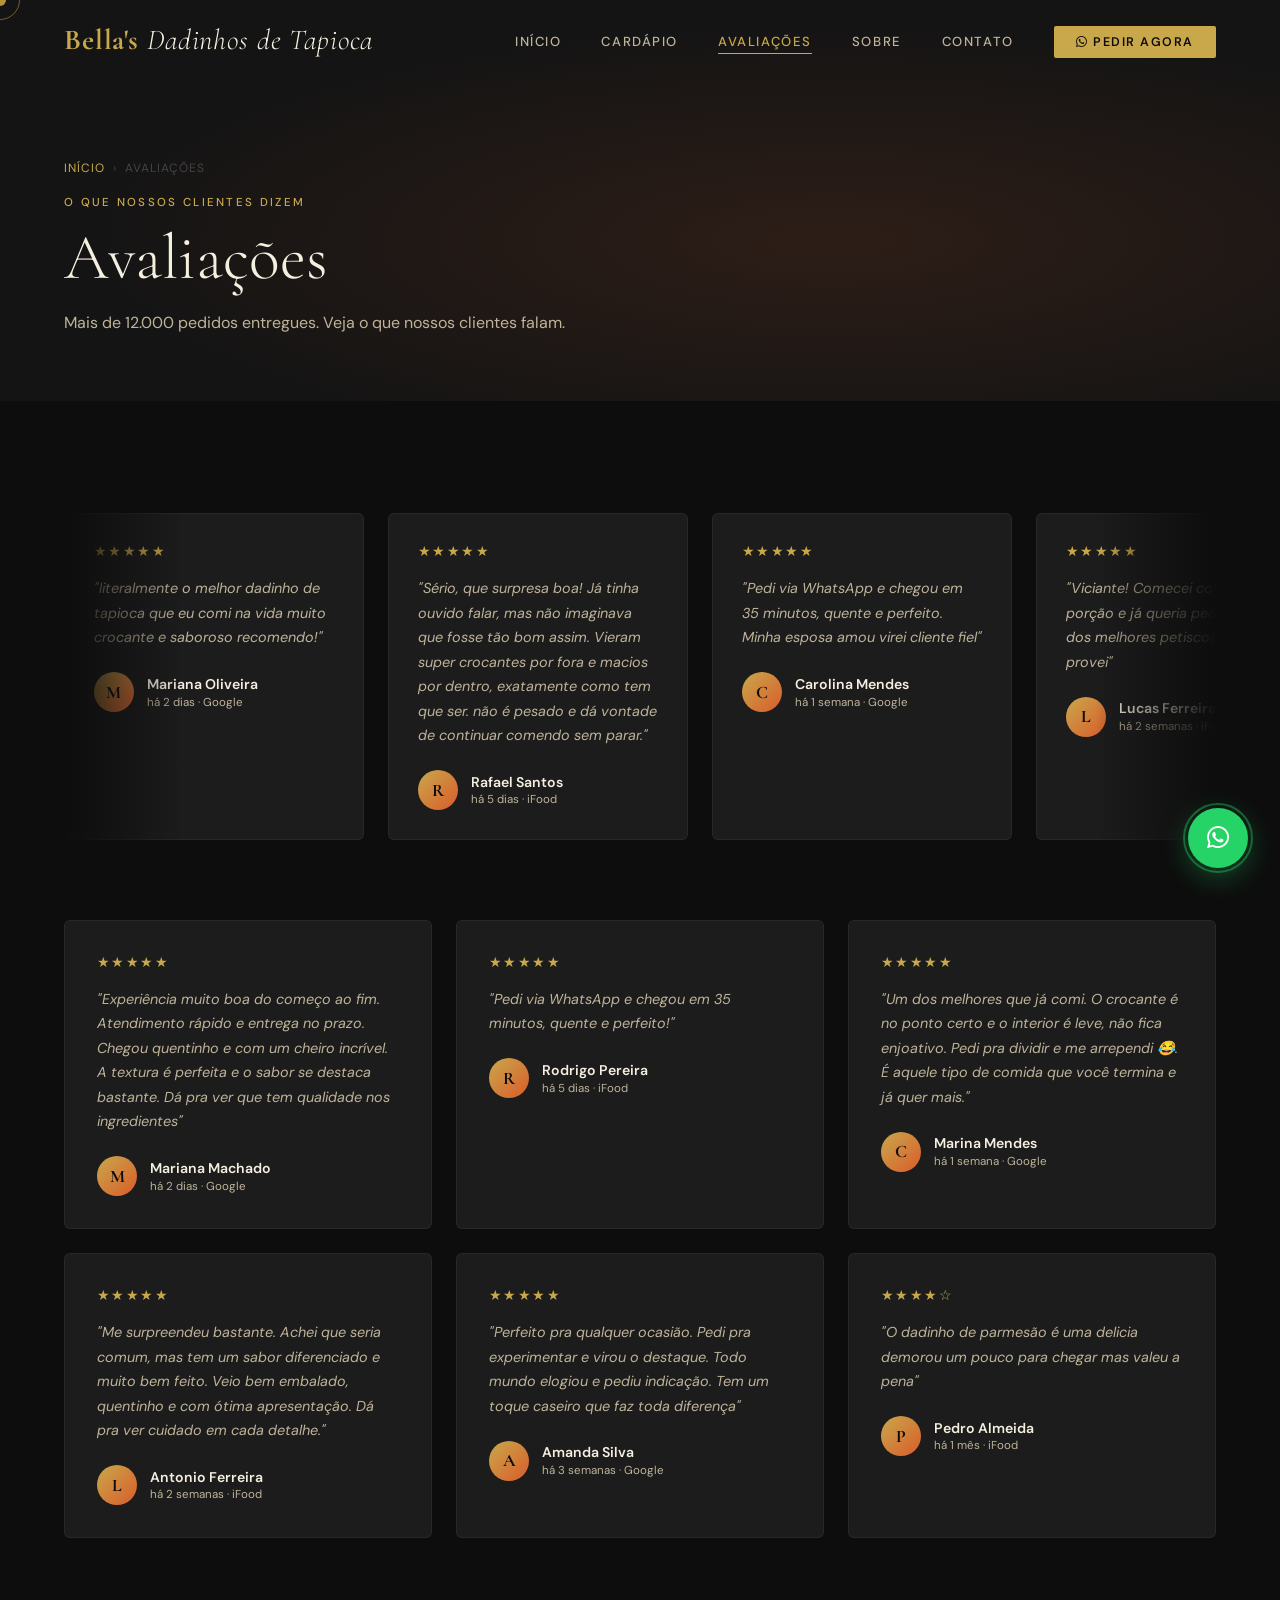
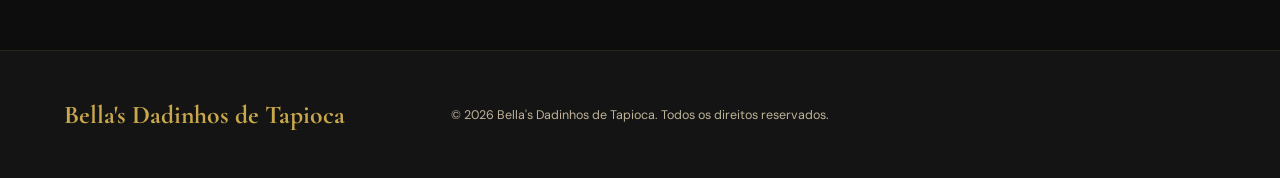
==== avaliacoes.html @ 18b0b7bc "Mudanças" ====
<!DOCTYPE html>
<html lang="pt-BR">
<head>
  <meta charset="UTF-8" />
  <meta name="viewport" content="width=device-width, initial-scale=1.0" />
  <title>Avaliações — Bella's Dadinhos de Tapioca</title>
  <meta name="description" content="Veja o que nossos clientes dizem sobre o Brasa & Alma.">
  <link rel="icon" href="img/aee7ab41-a202-4059-b85f-1e4c9bf84bc9.jpg" type="image/jpeg">
  <link rel="preconnect" href="https://fonts.googleapis.com" />
  <link rel="preconnect" href="https://fonts.gstatic.com" crossorigin />
  <link href="https://fonts.googleapis.com/css2?family=Cormorant+Garamond:ital,wght@0,300;0,400;0,600;0,700;1,300;1,400&family=DM+Sans:wght@300;400;500;600&display=swap" rel="stylesheet" />
  <link rel="stylesheet" href="https://cdnjs.cloudflare.com/ajax/libs/font-awesome/6.5.0/css/all.min.css" />
  <link rel="stylesheet" href="css/style.css" />
  <link rel="stylesheet" href="css/avaliacoes.css" />
</head>
<body>

  <div class="cursor" id="cursor"></div>
  <div class="cursor-ring" id="cursorRing"></div>

  <!-- Botão flutuante WhatsApp -->
  <div class="whatsapp-float">
    <span class="whatsapp-tooltip">Fazer pedido agora</span>
    <a href="https://wa.me/5511999999999?text=Ol%C3%A1%2C%20gostaria%20de%20fazer%20um%20pedido"
       target="_blank" class="whatsapp-btn" aria-label="Falar no WhatsApp">
      <i class="fa-brands fa-whatsapp"></i>
    </a>
  </div>
  <!-- ===== NAVBAR ===== -->
  <nav id="navbar">
    <a href="index.html" class="nav-logo">Bella's <span>Dadinhos de Tapioca</span></a>
    <ul class="nav-links">
      <li><a href="index.html">Início</a></li>
      <li><a href="cardapio.html">Cardápio</a></li>
      <li><a href="avaliacoes.html" class="active">Avaliações</a></li>
      <li><a href="sobre.html">Sobre</a></li>
      <li><a href="contato.html">Contato</a></li>
      <li>
        <a href="https://wa.me/5511999999999?text=Ol%C3%A1%2C%20gostaria%20de%20fazer%20um%20pedido"
           target="_blank" class="nav-cta">
          <i class="fa-brands fa-whatsapp"></i> Pedir Agora
        </a>
      </li>
    </ul>
    <button class="hamburger" id="hamburger" aria-label="Abrir menu">
      <span></span><span></span><span></span>
    </button>
  </nav>

  <!-- Menu Mobile -->
  <div class="mobile-menu" id="mobileMenu">
    <a href="index.html" onclick="closeMobile()">Início</a>
    <a href="cardapio.html" onclick="closeMobile()">Cardápio</a>
    <a href="avaliacoes.html" onclick="closeMobile()">Avaliações</a>
    <a href="sobre.html" onclick="closeMobile()">Sobre</a>
    <a href="contato.html" onclick="closeMobile()">Contato</a>
    <a href="https://wa.me/5511999999999?text=Ol%C3%A1%2C%20gostaria%20de%20fazer%20um%20pedido" target="_blank">
      <i class="fa-brands fa-whatsapp"></i> Fazer Pedido
    </a>
  </div>
  <!-- ===== BANNER ===== -->
  <div class="page-banner">
    <div class="page-banner-inner">
      <nav class="breadcrumb">
        <a href="index.html">Início</a><span>›</span><span>Avaliações</span>
      </nav>
      <p class="section-label fade-in">O que nossos clientes dizem</p>
      <h1 class="section-title fade-in">Avaliações </h1>
      <p class="banner-sub fade-in">Mais de 12.000 pedidos entregues. Veja o que nossos clientes falam.</p>
    </div>
  </div>

  <!-- ===== AVALIAÇÕES ===== -->
  <section id="avaliacoes">

    <!-- Carrossel infinito -->
    <div class="reviews-track-wrapper fade-in">
      <div class="reviews-track">
        <!-- Set 1 -->
        <div class="review-card">
          <div class="review-stars">★★★★★</div>
          <p class="review-text">"literalmente o melhor dadinho de tapioca que eu comi na vida muito crocante e saboroso recomendo!"</p>
          <div class="review-author"><div class="review-avatar">M</div>
            <div><div class="review-name">Mariana Oliveira</div><div class="review-date">há 2 dias · Google</div></div>
          </div>
        </div>
        <div class="review-card">
          <div class="review-stars">★★★★★</div>
          <p class="review-text">"Sério, que surpresa boa! Já tinha ouvido falar, mas não imaginava que fosse tão bom assim. Vieram super crocantes por fora e macios por dentro, exatamente como tem que ser. não é pesado e dá vontade de continuar comendo sem parar."</p>
          <div class="review-author"><div class="review-avatar">R</div>
            <div><div class="review-name">Rafael Santos</div><div class="review-date">há 5 dias · iFood</div></div>
          </div>
        </div>
        <div class="review-card">
          <div class="review-stars">★★★★★</div>
          <p class="review-text">"Pedi via WhatsApp e chegou em 35 minutos, quente e perfeito. Minha esposa amou virei cliente fiel"</p>
          <div class="review-author"><div class="review-avatar">C</div>
            <div><div class="review-name">Carolina Mendes</div><div class="review-date">há 1 semana · Google</div></div>
          </div>
        </div>
        <div class="review-card">
          <div class="review-stars">★★★★★</div>
          <p class="review-text">"Viciante! Comecei com uma porção e já queria pedir outra. Um dos melhores petiscos que já provei"</p>
          <div class="review-author"><div class="review-avatar">L</div>
            <div><div class="review-name">Lucas Ferreira</div><div class="review-date">há 2 semanas · iFood</div></div>
          </div>
        </div>
        <div class="review-card">
          <div class="review-stars">★★★★★</div>
          <p class="review-text">"Experiência incrível! Dá vontade de indicar pra todo mundo. Com certeza vou pedir de novo."</p>
          <div class="review-author"><div class="review-avatar">A</div>
            <div><div class="review-name">Amanda Costa</div><div class="review-date">há 3 semanas · Google</div></div>
          </div>
        </div>
        <div class="review-card">
          <div class="review-stars">★★★★☆</div>
          <p class="review-text">"O dadinho de parmesão é uma delicia demorou um pouco para chegar mas valeu apena"</p>
          <div class="review-author"><div class="review-avatar">P</div>
            <div><div class="review-name">Pedro Almeida</div><div class="review-date">há 1 mês · iFood</div></div>
          </div>
        </div>
        <!-- Set 2 (duplicado p/ scroll infinito) -->
        <div class="review-card">
          <div class="review-stars">★★★★★</div>
          <p class="review-text">"literalmente o melhor dadinho de tapioca que eu comi na vida muito crocante e saboroso recomendo demais principalmente o de parmesão!"</p>
          <div class="review-author"><div class="review-avatar">M</div>
            <div><div class="review-name">Mariana Oliveira</div><div class="review-date">há 2 dias · Google</div></div>
          </div>
        </div>
        <div class="review-card">
          <div class="review-stars">★★★★★</div>
          <p class="review-text">"Pedi via WhatsApp e chegou em 35 minutos, quente e perfeito. Minha esposa amou virei cliente fiel"</p>
          <div class="review-author"><div class="review-avatar">R</div>
            <div><div class="review-name">Rafael Santos</div><div class="review-date">há 5 dias · iFood</div></div>
          </div>
        </div>
        <div class="review-card">
          <div class="review-stars">★★★★★</div>
          <p class="review-text">"Sério, que surpresa boa! Já tinha ouvido falar, mas não imaginava que fosse tão bom assim. Vieram super crocantes por fora e macios por dentro, exatamente como tem que ser. não é pesado e dá vontade de continuar comendo sem parar."</p>
          <div class="review-author"><div class="review-avatar">C</div>
            <div><div class="review-name">Carolina Mendes</div><div class="review-date">há 1 semana · Google</div></div>
          </div>
        </div>
        <div class="review-card">
          <div class="review-stars">★★★★★</div>
          <p class="review-text">"Pedido pelo WhatsApp foi super rápido e o atendimento foi maravilhoso. Nota 10!"</p>
          <div class="review-author"><div class="review-avatar">L</div>
            <div><div class="review-name">Lucas Ferreira</div><div class="review-date">há 2 semanas · iFood</div></div>
          </div>
        </div>
        <div class="review-card">
          <div class="review-stars">★★★★★</div>
          <p class="review-text">"Experiência incrível! Dá vontade de indicar pra todo mundo. Com certeza vou pedir de novo."</p>
          <div class="review-author"><div class="review-avatar">A</div>
            <div><div class="review-name">Amanda Costa</div><div class="review-date">há 3 semanas · Google</div></div>
          </div>
        </div>
        <div class="review-card">
          <div class="review-stars">★★★★☆</div>
          <p class="review-text">"O dadinho de parmesão é uma delicia demorou um pouco para chegar mas valeu a pena"</p>
          <div class="review-author"><div class="review-avatar">P</div>
            <div><div class="review-name">Pedro Almeida</div><div class="review-date">há 1 mês · iFood</div></div>
          </div>
        </div>
      </div>
    </div>

    <!-- Grid fixo de cards -->
    <div class="reviews-grid">
      <div class="review-card-full fade-in">
        <div class="review-stars">★★★★★</div>
        <p class="review-text">"Experiência muito boa do começo ao fim. Atendimento rápido e entrega no prazo. Chegou quentinho e com um cheiro incrível. A textura é perfeita e o sabor se destaca bastante. Dá pra ver que tem qualidade nos ingredientes"</p>
        <div class="review-author"><div class="review-avatar">M</div>
          <div><div class="review-name">Mariana Machado</div><div class="review-date">há 2 dias · Google</div></div>
        </div>
      </div>
      <div class="review-card-full fade-in fade-in-delay-1">
        <div class="review-stars">★★★★★</div>
        <p class="review-text">"Pedi via WhatsApp e chegou em 35 minutos, quente e perfeito!"</p>
        <div class="review-author"><div class="review-avatar">R</div>
          <div><div class="review-name">Rodrigo Pereira</div><div class="review-date">há 5 dias · iFood</div></div>
        </div>
      </div>
      <div class="review-card-full fade-in fade-in-delay-2">
        <div class="review-stars">★★★★★</div>
        <p class="review-text">"Um dos melhores que já comi. O crocante é no ponto certo e o interior é leve, não fica enjoativo. Pedi pra dividir e me arrependi 😂. É aquele tipo de comida que você termina e já quer mais."</p>
        <div class="review-author"><div class="review-avatar">C</div>
          <div><div class="review-name">Marina Mendes</div><div class="review-date">há 1 semana · Google</div></div>
        </div>
      </div>
      <div class="review-card-full fade-in">
        <div class="review-stars">★★★★★</div>
        <p class="review-text">"Me surpreendeu bastante. Achei que seria comum, mas tem um sabor diferenciado e muito bem feito. Veio bem embalado, quentinho e com ótima apresentação. Dá pra ver cuidado em cada detalhe."</p>
        <div class="review-author"><div class="review-avatar">L</div>
          <div><div class="review-name">Antonio Ferreira</div><div class="review-date">há 2 semanas · iFood</div></div>
        </div>
      </div>
      <div class="review-card-full fade-in fade-in-delay-1">
        <div class="review-stars">★★★★★</div>
        <p class="review-text">"Perfeito pra qualquer ocasião. Pedi pra experimentar e virou o destaque. Todo mundo elogiou e pediu indicação. Tem um toque caseiro que faz toda diferença"</p>
        <div class="review-author"><div class="review-avatar">A</div>
          <div><div class="review-name">Amanda Silva</div><div class="review-date">há 3 semanas · Google</div></div>
        </div>
      </div>
      <div class="review-card-full fade-in fade-in-delay-2">
        <div class="review-stars">★★★★☆</div>
        <p class="review-text">"O dadinho de parmesão é uma delicia demorou um pouco para chegar mas valeu a pena"</p>
        <div class="review-author"><div class="review-avatar">P</div>
          <div><div class="review-name">Pedro Almeida</div><div class="review-date">há 1 mês · iFood</div></div>
        </div>
      </div>
    </div>
  </section>

  <!-- ===== FOOTER ===== -->
  <footer>
    <div class="footer-inner">
      <div class="footer-logo">Bella's Dadinhos de Tapioca<span> </span></div>
      <p class="footer-copy">© 2026 Bella's Dadinhos de Tapioca. Todos os direitos reservados.</p>
      
    </div>
  </footer>

  <script src="js/main.js"></script>
</body>
</html>
---- css/style.css ----
/* ============================================================
   style.css — Estilos Globais · Brasa & Alma
   Navbar, footer, botões, cards, utilitários, animações
   ============================================================ */

/* ===========================
   VARIÁVEIS
=========================== */
:root {
  --gold:         #C9A84C;
  --gold-light:   #E8C97A;
  --ember:        #D95C2A;
  --dark:         #0D0D0D;
  --dark-2:       #141414;
  --dark-3:       #1C1C1C;
  --dark-4:       #252525;
  --cream:        #F5EFE0;
  --cream-dim:    #BFB49A;
  --white:        #FFFFFF;
  --font-display: 'Cormorant Garamond', serif;
  --font-body:    'DM Sans', sans-serif;
  --nav-h:        80px;
  --transition:   0.4s cubic-bezier(0.25, 0.46, 0.45, 0.94);
  --max-w:        1400px;
  --pad-x:        5vw;
}

/* ===========================
   RESET
=========================== */
*, *::before, *::after { box-sizing: border-box; margin: 0; padding: 0; }
html { scroll-behavior: smooth; font-size: 16px; }
body {
  background: var(--dark);
  color: var(--cream);
  font-family: var(--font-body);
  overflow-x: hidden;
  cursor: none;
}
img { display: block; max-width: 100%; }
a { text-decoration: none; color: inherit; }

/* ===========================
   SCROLLBAR
=========================== */
::-webkit-scrollbar { width: 4px; }
::-webkit-scrollbar-track { background: var(--dark); }
::-webkit-scrollbar-thumb { background: var(--gold); border-radius: 2px; }

/* ===========================
   CURSOR CUSTOMIZADO
=========================== */
.cursor {
  position: fixed;
  width: 12px; height: 12px;
  background: var(--gold);
  border-radius: 50%;
  pointer-events: none;
  z-index: 9999;
  transform: translate(-50%, -50%);
  transition: transform 0.1s, width 0.3s, height 0.3s;
  mix-blend-mode: difference;
}
.cursor-ring {
  position: fixed;
  width: 40px; height: 40px;
  border: 1px solid rgba(201,168,76,0.5);
  border-radius: 50%;
  pointer-events: none;
  z-index: 9998;
  transform: translate(-50%, -50%);
  transition: transform 0.15s ease-out, width 0.4s, height 0.4s;
}

/* ===========================
   NAVBAR
=========================== */
nav#navbar {
  position: fixed;
  top: 0; left: 0; right: 0;
  height: var(--nav-h);
  z-index: 1000;
  display: flex;
  align-items: center;
  justify-content: space-between;
  padding: 0 var(--pad-x);
  transition: background var(--transition), backdrop-filter var(--transition), box-shadow var(--transition);
}
nav#navbar.scrolled {
  background: rgba(13,13,13,0.95);
  backdrop-filter: blur(20px);
  box-shadow: 0 1px 0 rgba(201,168,76,0.15);
}

.nav-logo {
  font-family: var(--font-display);
  font-size: 1.8rem;
  font-weight: 700;
  color: var(--gold);
  letter-spacing: 0.03em;
  line-height: 1;
  cursor: none;
}
.nav-logo span { color: var(--cream); font-weight: 300; font-style: italic; }

.nav-links {
  display: flex;
  align-items: center;
  gap: 2.5rem;
  list-style: none;
}
.nav-links a {
  color: var(--cream-dim);
  font-size: 0.82rem;
  letter-spacing: 0.12em;
  text-transform: uppercase;
  font-weight: 500;
  transition: color var(--transition);
  position: relative;
  cursor: none;
}
.nav-links a::after {
  content: '';
  position: absolute;
  bottom: -4px; left: 0;
  width: 0; height: 1px;
  background: var(--gold);
  transition: width var(--transition);
}
.nav-links a:hover        { color: var(--gold); }
.nav-links a:hover::after { width: 100%; }

/* Link ativo */
.nav-links a.active        { color: var(--gold); }
.nav-links a.active::after { width: 100%; }

/* CTA da navbar */
.nav-cta {
  background: var(--gold) !important;
  color: var(--dark) !important;
  padding: 0.5rem 1.4rem;
  border-radius: 2px;
  font-weight: 600 !important;
  font-size: 0.78rem !important;
  transition: background var(--transition) !important;
}
.nav-cta:hover { background: var(--gold-light) !important; }
.nav-cta::after { display: none !important; }

/* Hamburger */
.hamburger {
  display: none;
  flex-direction: column;
  gap: 5px;
  background: none;
  border: none;
  cursor: pointer;
  padding: 5px;
}
.hamburger span {
  display: block;
  width: 24px; height: 2px;
  background: var(--cream);
  transition: var(--transition);
}

/* Menu mobile */
.mobile-menu {
  display: none;
  position: fixed;
  top: var(--nav-h); left: 0; right: 0;
  background: rgba(13,13,13,0.97);
  backdrop-filter: blur(20px);
  padding: 2rem var(--pad-x);
  z-index: 999;
  flex-direction: column;
  gap: 1.5rem;
  border-top: 1px solid rgba(201,168,76,0.15);
}
.mobile-menu.open { display: flex; }
.mobile-menu a {
  color: var(--cream);
  font-size: 1.2rem;
  font-family: var(--font-display);
  font-weight: 300;
  border-bottom: 1px solid rgba(255,255,255,0.06);
  padding-bottom: 1rem;
  cursor: pointer;
}
.mobile-menu a:last-child { border-bottom: none; }

/* ===========================
   FOOTER
=========================== */
footer {
  background: var(--dark-2);
  border-top: 1px solid rgba(201,168,76,0.12);
  padding: 3rem var(--pad-x);
}
.footer-inner {
  max-width: var(--max-w);
  margin: 0 auto;
  display: flex;
  align-items: center;
  justify-content: flex-start; /* deixa tudo começando da esquerda */
  position: relative; /* IMPORTANTE */
}

/* Logo fica na esquerda (normal) */
.footer-logo {
  font-family: var(--font-display);
  font-size: 1.6rem;
  font-weight: 700;
  color: var(--gold);
}

/* Texto centralizado de verdade */
.footer-copy {
  position: absolute;
  left: 50%;
  transform: translateX(-50%);
  font-size: 0.78rem;
  color: var(--cream-dim);
}


/* ===========================
   WHATSAPP FLUTUANTE
=========================== */
.whatsapp-float {
  position: fixed;
  bottom: 2rem; right: 2rem;
  z-index: 998;
  display: flex;
  flex-direction: column;
  align-items: flex-end;
  gap: 0.6rem;
}
.whatsapp-tooltip {
  background: var(--dark-3);
  border: 1px solid rgba(201,168,76,0.2);
  color: var(--cream);
  padding: 0.5rem 1rem;
  border-radius: 100px;
  font-size: 0.78rem;
  font-weight: 500;
  white-space: nowrap;
  opacity: 0;
  transform: translateX(10px);
  transition: all var(--transition);
  pointer-events: none;
}
.whatsapp-float:hover .whatsapp-tooltip { opacity: 1; transform: translateX(0); }
.whatsapp-btn {
  width: 60px; height: 60px;
  background: #25D366;
  border-radius: 50%;
  display: flex; align-items: center; justify-content: center;
  color: white;
  font-size: 1.6rem;
  box-shadow: 0 8px 30px rgba(37,211,102,0.35);
  transition: all var(--transition);
  cursor: none;
  position: relative;
}
.whatsapp-btn::before {
  content: '';
  position: absolute;
  inset: -5px;
  border: 2px solid rgba(37,211,102,0.4);
  border-radius: 50%;
  animation: waPulse 2s ease-in-out infinite;
}
@keyframes waPulse {
  0%,100%{ transform: scale(1); opacity: 1; }
  50%    { transform: scale(1.12); opacity: 0; }
}
.whatsapp-btn:hover { transform: scale(1.1) rotate(-5deg); box-shadow: 0 12px 40px rgba(37,211,102,0.5); }

/* ===========================
   UTILITÁRIOS DE SEÇÃO
=========================== */
section { padding: 7rem var(--pad-x); position: relative; }

.section-label {
  font-size: 0.72rem;
  letter-spacing: 0.2em;
  text-transform: uppercase;
  color: var(--gold);
  font-weight: 500;
  margin-bottom: 0.8rem;
}
.section-title {
  font-family: var(--font-display);
  font-size: clamp(2.4rem, 5vw, 4rem);
  font-weight: 300;
  color: var(--cream);
  line-height: 1.1;
  margin-bottom: 1rem;
}
.section-title em { font-style: italic; color: var(--gold); font-weight: 400; }

.divider {
  width: 60px; height: 1px;
  background: linear-gradient(90deg, var(--gold), transparent);
  margin-bottom: 3rem;
}

/* ===========================
   BOTÕES
=========================== */
.btn-primary {
  display: inline-flex;
  align-items: center;
  gap: 0.6rem;
  background: var(--ember);
  color: var(--white);
  padding: 0.9rem 2rem;
  font-size: 0.85rem;
  font-weight: 600;
  letter-spacing: 0.05em;
  border-radius: 3px;
  transition: all var(--transition);
  position: relative;
  overflow: hidden;
  cursor: none;
  border: none;
}
.btn-primary::before {
  content: '';
  position: absolute;
  inset: 0;
  background: rgba(255,255,255,0.08);
  transform: translateX(-100%);
  transition: transform var(--transition);
}
.btn-primary:hover::before { transform: translateX(0); }
.btn-primary:hover { transform: translateY(-2px); box-shadow: 0 12px 40px rgba(217,92,42,0.35); }

.btn-ghost {
  display: inline-flex;
  align-items: center;
  gap: 0.6rem;
  border: 1px solid rgba(201,168,76,0.35);
  color: var(--gold);
  padding: 0.9rem 2rem;
  font-size: 0.85rem;
  font-weight: 500;
  letter-spacing: 0.05em;
  border-radius: 3px;
  transition: all var(--transition);
  cursor: none;
}
.btn-ghost:hover { background: rgba(201,168,76,0.08); border-color: var(--gold); transform: translateY(-2px); }

.btn-pedido {
  display: inline-flex;
  align-items: center;
  gap: 0.4rem;
  background: transparent;
  border: 1px solid rgba(217,92,42,0.4);
  color: var(--ember);
  padding: 0.45rem 1rem;
  border-radius: 3px;
  font-size: 0.75rem;
  font-weight: 600;
  font-family: var(--font-body);
  transition: all var(--transition);
  cursor: none;
}
.btn-pedido:hover { background: var(--ember); color: white; border-color: var(--ember); }

/* ===========================
   MENU CARD (componente)
=========================== */
.menu-card {
  background: var(--dark-3);
  border-radius: 6px;
  overflow: hidden;
  border: 1px solid rgba(255,255,255,0.04);
  transition: all var(--transition);
}
.menu-card:hover {
  transform: translateY(-6px);
  border-color: rgba(201,168,76,0.25);
  box-shadow: 0 20px 60px rgba(0,0,0,0.4);
}
.menu-card-img { height: 200px; overflow: hidden; position: relative; }
.menu-card-img img {
  width: 100%; height: 100%; object-fit: cover;
  transition: transform 0.8s ease;
  filter: saturate(0.8);
}
.menu-card:hover .menu-card-img img { transform: scale(1.08); filter: saturate(1); }
.menu-card-badge {
  position: absolute;
  top: 0.8rem; right: 0.8rem;
  background: var(--gold);
  color: var(--dark);
  font-size: 0.65rem;
  font-weight: 700;
  letter-spacing: 0.1em;
  text-transform: uppercase;
  padding: 0.25rem 0.7rem;
  border-radius: 100px;
}
.menu-card-body { padding: 1.4rem; }
.menu-card-name { font-family: var(--font-display); font-size: 1.35rem; font-weight: 600; color: var(--cream); margin-bottom: 0.4rem; }
.menu-card-desc { font-size: 0.82rem; color: var(--cream-dim); line-height: 1.6; margin-bottom: 1.2rem; }
.menu-card-footer { display: flex; align-items: center; justify-content: space-between; }
.menu-card-price { font-family: var(--font-display); font-size: 1.4rem; font-weight: 700; color: var(--gold); }

/* ===========================
   FADE-IN SCROLL
=========================== */
.fade-in {
  opacity: 0;
  transform: translateY(30px);
  transition: opacity 0.8s ease, transform 0.8s ease;
}
.fade-in.visible { opacity: 1; transform: translateY(0); }
.fade-in-delay-1 { transition-delay: 0.1s; }
.fade-in-delay-2 { transition-delay: 0.2s; }
.fade-in-delay-3 { transition-delay: 0.3s; }
.fade-in-delay-4 { transition-delay: 0.4s; }

/* ===========================
   PAGE BANNER (páginas internas)
=========================== */
.page-banner {
  padding: calc(var(--nav-h) + 5rem) var(--pad-x) 4rem;
  background: var(--dark-2);
  position: relative;
  overflow: hidden;
}
.page-banner::before {
  content: '';
  position: absolute;
  inset: 0;
  background: radial-gradient(ellipse at 65% 60%, rgba(217,92,42,0.13) 0%, transparent 65%);
  pointer-events: none;
}
.page-banner-inner {
  max-width: var(--max-w);
  margin: 0 auto;
  position: relative;
  z-index: 1;
}
.breadcrumb {
  display: flex;
  align-items: center;
  gap: 0.5rem;
  font-size: 0.75rem;
  color: var(--cream-dim);
  letter-spacing: 0.08em;
  text-transform: uppercase;
  margin-bottom: 1.2rem;
}
.breadcrumb a { color: var(--gold); transition: color var(--transition); cursor: none; }
.breadcrumb a:hover { color: var(--gold-light); }
.breadcrumb span { color: rgba(255,255,255,0.2); }

/* ===========================
   RESPONSIVE GLOBAL
=========================== */
@media (max-width: 900px) {
  .nav-links { display: none; }
  .hamburger { display: flex; }
  body { cursor: default; }
  .cursor, .cursor-ring { display: none; }
  a, button { cursor: pointer; }
}
@media (max-width: 600px) {
  section { padding: 5rem var(--pad-x); }
  .footer-inner { flex-direction: column; align-items: flex-start; }
}
---- css/avaliacoes.css ----
/* ============================================================
   avaliacoes.css — Página de Avaliações
   ============================================================ */

/* Banner */
.banner-sub {
  font-size: 1rem;
  color: var(--cream-dim);
  margin-top: 0.6rem;
  line-height: 1.7;
}

/* Seção principal */
#avaliacoes {
  background: var(--dark);
  overflow: hidden;
}

/* ---- Carrossel ---- */
.reviews-track-wrapper {
  overflow: hidden;
  position: relative;
  margin-bottom: 5rem;
}
.reviews-track-wrapper::before,
.reviews-track-wrapper::after {
  content: '';
  position: absolute;
  top: 0; bottom: 0;
  width: 120px;
  z-index: 2;
  pointer-events: none;
}
.reviews-track-wrapper::before { left: 0;  background: linear-gradient(90deg,  var(--dark), transparent); }
.reviews-track-wrapper::after  { right: 0; background: linear-gradient(-90deg, var(--dark), transparent); }

.reviews-track {
  display: flex;
  gap: 1.5rem;
  width: max-content;
  animation: scrollReviews 40s linear infinite;
}
.reviews-track:hover { animation-play-state: paused; }

@keyframes scrollReviews {
  from { transform: translateX(0); }
  to   { transform: translateX(-50%); }
}

/* Card no carrossel */
.review-card {
  background: var(--dark-3);
  border: 1px solid rgba(255,255,255,0.05);
  border-radius: 6px;
  padding: 1.8rem;
  width: 300px;
  flex-shrink: 0;
  transition: border-color var(--transition);
}
.review-card:hover { border-color: rgba(201,168,76,0.2); }

/* ---- Grid fixo ---- */
.reviews-grid {
  display: grid;
  grid-template-columns: repeat(3, 1fr);
  gap: 1.5rem;
  max-width: var(--max-w);
  margin: 0 auto;
}

.review-card-full {
  background: var(--dark-3);
  border: 1px solid rgba(255,255,255,0.05);
  border-radius: 6px;
  padding: 2rem;
  transition: all var(--transition);
}
.review-card-full:hover {
  border-color: rgba(201,168,76,0.25);
  transform: translateY(-4px);
  box-shadow: 0 16px 48px rgba(0,0,0,0.35);
}

/* Elementos partilhados */
.review-stars {
  color: var(--gold);
  font-size: 0.9rem;
  letter-spacing: 0.1em;
  margin-bottom: 1rem;
}
.review-text {
  font-size: 0.9rem;
  color: var(--cream-dim);
  line-height: 1.7;
  font-style: italic;
  margin-bottom: 1.4rem;
}
.review-author { display: flex; align-items: center; gap: 0.8rem; }
.review-avatar {
  width: 40px; height: 40px;
  border-radius: 50%;
  background: linear-gradient(135deg, var(--gold), var(--ember));
  display: flex; align-items: center; justify-content: center;
  font-family: var(--font-display);
  font-size: 1.1rem; font-weight: 700;
  color: var(--dark);
  flex-shrink: 0;
}
.review-name { font-size: 0.88rem; font-weight: 600; color: var(--cream); }
.review-date { font-size: 0.72rem; color: var(--cream-dim); margin-top: 0.1rem; }

/* ===== RESPONSIVE ===== */
@media (max-width: 900px) {
  .reviews-grid { grid-template-columns: 1fr 1fr; }
}
@media (max-width: 600px) {
  .reviews-grid { grid-template-columns: 1fr; }
}
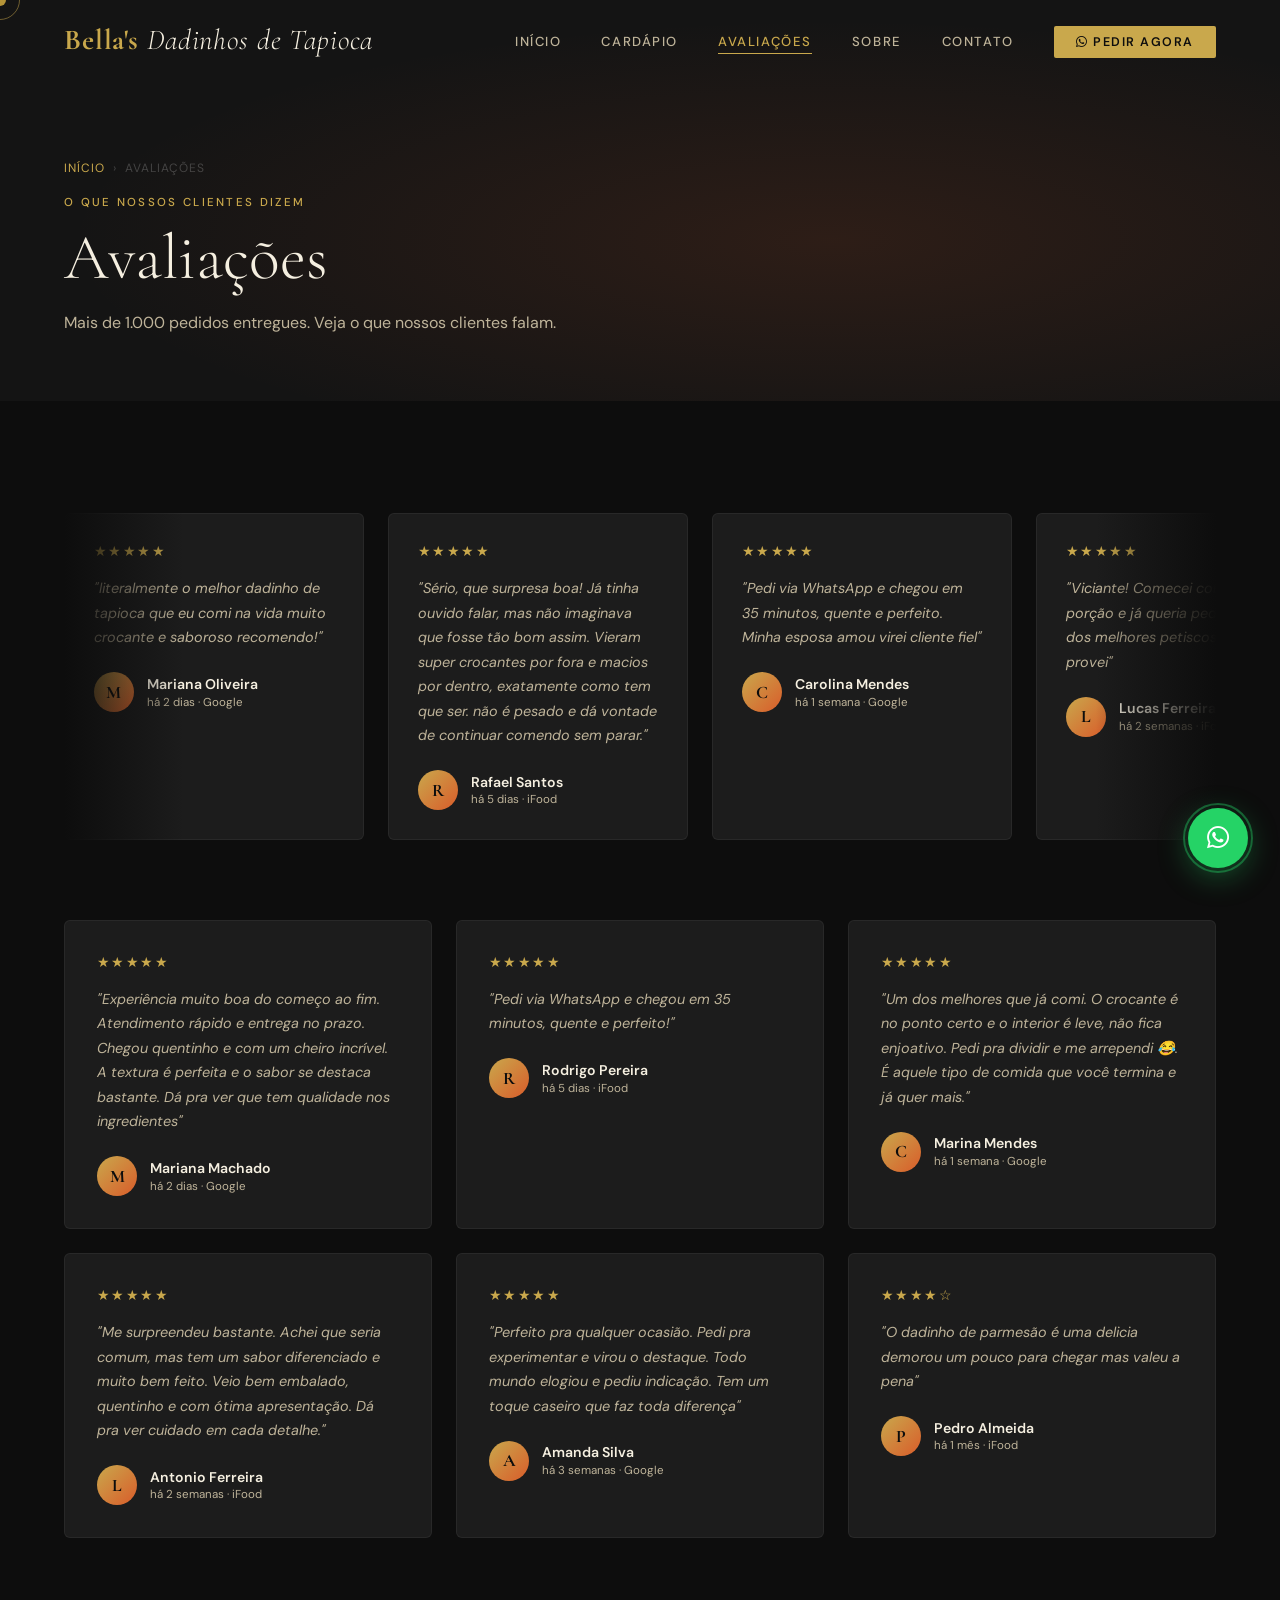
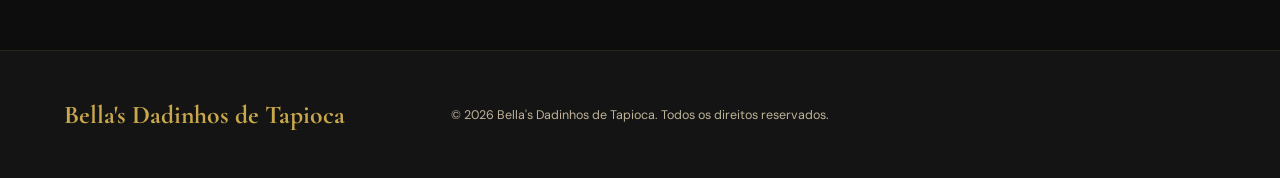
==== commit 44a9f398: "pequenas mudanças" ====
--- a/avaliacoes.html
+++ b/avaliacoes.html
@@ -66,7 +66,7 @@
       </nav>
       <p class="section-label fade-in">O que nossos clientes dizem</p>
       <h1 class="section-title fade-in">Avaliações </h1>
-      <p class="banner-sub fade-in">Mais de 12.000 pedidos entregues. Veja o que nossos clientes falam.</p>
+      <p class="banner-sub fade-in">Mais de 1.000 pedidos entregues. Veja o que nossos clientes falam.</p>
     </div>
   </div>
 
